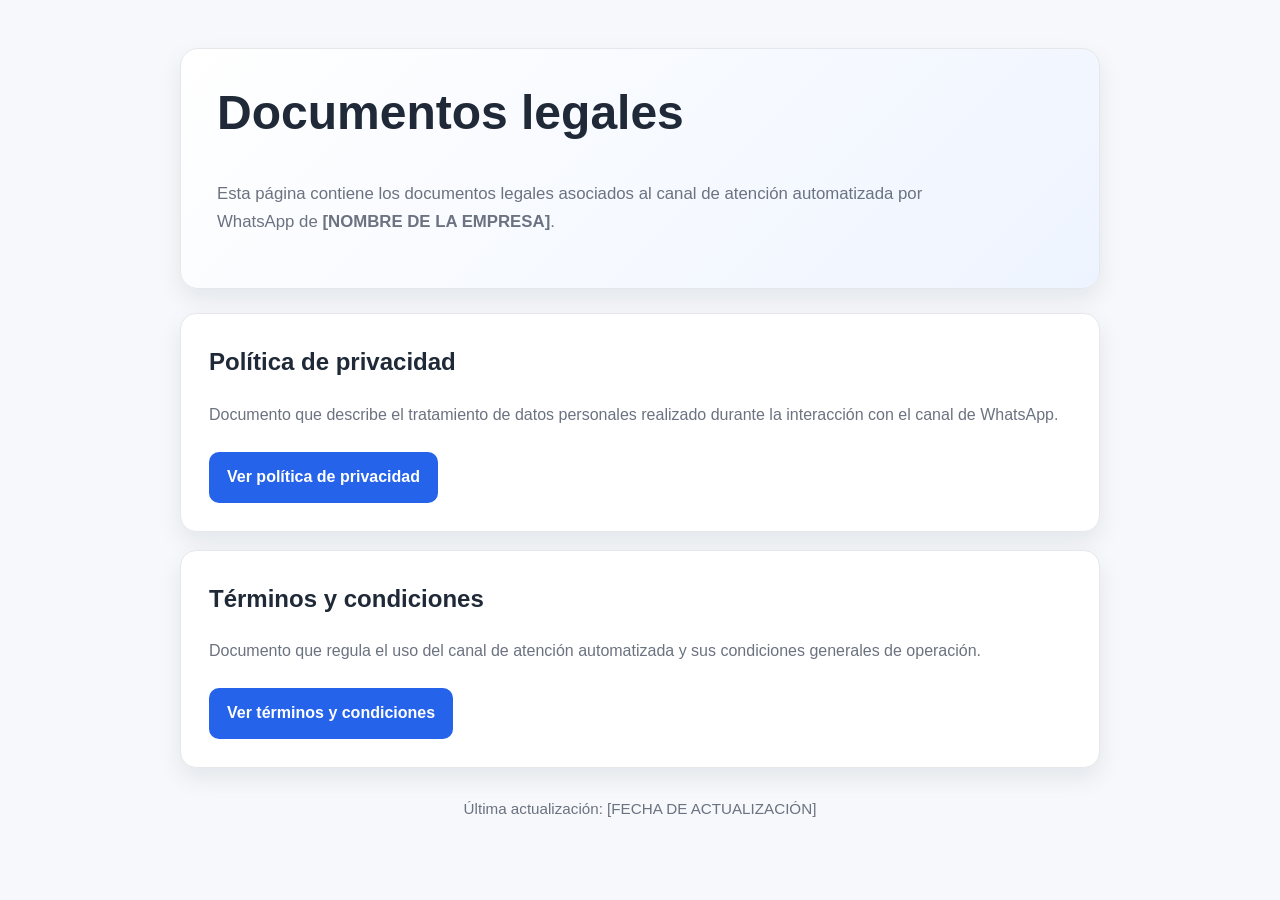
==== index.html @ 74386bec "Add legal documents site" ====
<!DOCTYPE html>
<html lang="es">
<head>
  <meta charset="UTF-8" />
  <meta name="viewport" content="width=device-width, initial-scale=1.0" />
  <title>Documentos legales | [NOMBRE DE LA EMPRESA]</title>
  <meta name="description" content="Política de privacidad y términos y condiciones del canal de atención por WhatsApp de [NOMBRE DE LA EMPRESA]." />
  <link rel="stylesheet" href="styles.css" />
</head>
<body>
  <main class="container">
    <section class="hero">
      <h1>Documentos legales</h1>
      <p>
        Esta página contiene los documentos legales asociados al canal de atención
        automatizada por WhatsApp de <strong>[NOMBRE DE LA EMPRESA]</strong>.
      </p>
    </section>

    <section class="card">
      <h2>Política de privacidad</h2>
      <p>
        Documento que describe el tratamiento de datos personales realizado durante
        la interacción con el canal de WhatsApp.
      </p>
      <a class="button" href="politica-privacidad.html">Ver política de privacidad</a>
    </section>

    <section class="card">
      <h2>Términos y condiciones</h2>
      <p>
        Documento que regula el uso del canal de atención automatizada y sus
        condiciones generales de operación.
      </p>
      <a class="button" href="terminos-condiciones.html">Ver términos y condiciones</a>
    </section>

    <footer>
      <p>
        Última actualización: [FECHA DE ACTUALIZACIÓN]
      </p>
    </footer>
  </main>
</body>
</html>
---- styles.css ----
:root {
  --bg: #f6f8fb;
  --text: #1f2937;
  --muted: #6b7280;
  --card: #ffffff;
  --border: #e5e7eb;
  --primary: #2563eb;
  --primary-dark: #1d4ed8;
  --shadow: 0 10px 25px rgba(15, 23, 42, 0.08);
}

* {
  box-sizing: border-box;
}

body {
  margin: 0;
  font-family: Arial, Helvetica, sans-serif;
  background: var(--bg);
  color: var(--text);
  line-height: 1.65;
}

.container {
  width: min(920px, 92%);
  margin: 0 auto;
  padding: 48px 0;
}

.hero {
  background: linear-gradient(135deg, #ffffff, #eef4ff);
  border: 1px solid var(--border);
  border-radius: 18px;
  padding: 36px;
  box-shadow: var(--shadow);
  margin-bottom: 24px;
}

.hero h1 {
  margin-top: 0;
  font-size: clamp(2rem, 4vw, 3rem);
  line-height: 1.15;
}

.hero p {
  max-width: 760px;
  color: var(--muted);
  font-size: 1.05rem;
}

.card {
  background: var(--card);
  border: 1px solid var(--border);
  border-radius: 16px;
  padding: 28px;
  margin: 18px 0;
  box-shadow: var(--shadow);
}

.card h2 {
  margin-top: 0;
}

.card p {
  color: var(--muted);
}

.button {
  display: inline-block;
  margin-top: 8px;
  padding: 12px 18px;
  background: var(--primary);
  color: #ffffff;
  text-decoration: none;
  border-radius: 10px;
  font-weight: 700;
  transition: background 0.2s ease, transform 0.2s ease;
}

.button:hover {
  background: var(--primary-dark);
  transform: translateY(-1px);
}

.top-nav {
  margin-bottom: 20px;
}

.top-nav a {
  color: var(--primary);
  text-decoration: none;
  font-weight: 700;
}

.top-nav a:hover {
  text-decoration: underline;
}

.document {
  background: var(--card);
  border: 1px solid var(--border);
  border-radius: 18px;
  padding: 40px;
  box-shadow: var(--shadow);
}

.document h1 {
  margin-top: 0;
  font-size: clamp(2rem, 4vw, 2.7rem);
  line-height: 1.15;
}

.document h2 {
  margin-top: 34px;
  padding-top: 12px;
  border-top: 1px solid var(--border);
  font-size: 1.35rem;
}

.document p,
.document li {
  font-size: 1rem;
}

.document a {
  color: var(--primary);
}

.updated {
  color: var(--muted);
  font-size: 0.95rem;
}

footer {
  color: var(--muted);
  margin-top: 28px;
  text-align: center;
  font-size: 0.95rem;
}

@media (max-width: 640px) {
  .container {
    width: 94%;
    padding: 28px 0;
  }

  .hero,
  .card,
  .document {
    padding: 24px;
  }
}
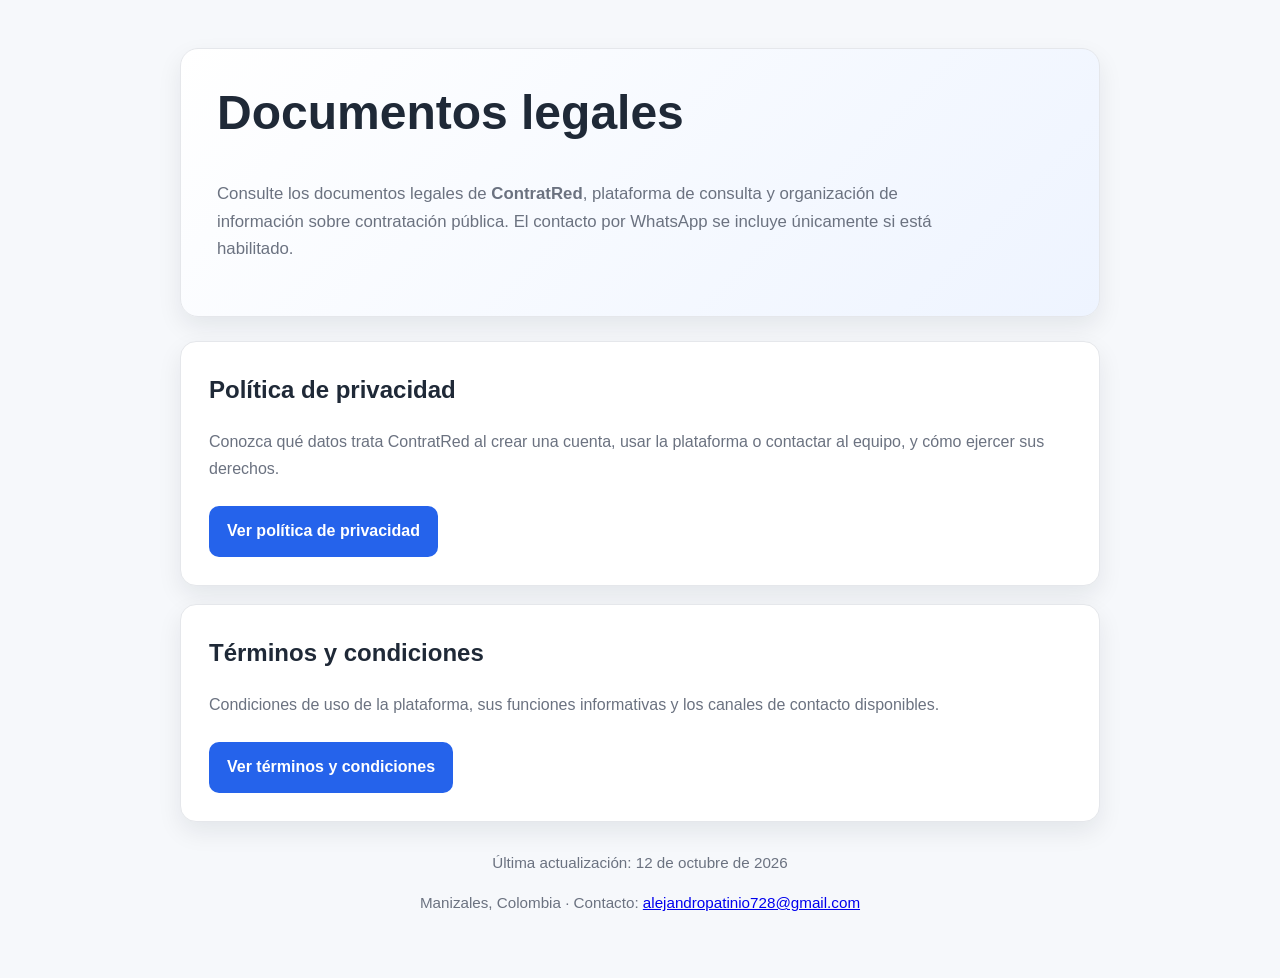
==== commit 8b650664: "docs: adapt legal policy drafts for ContratRed" ====
--- a/index.html
+++ b/index.html
@@ -3,8 +3,8 @@
 <head>
   <meta charset="UTF-8" />
   <meta name="viewport" content="width=device-width, initial-scale=1.0" />
-  <title>Documentos legales | [NOMBRE DE LA EMPRESA]</title>
-  <meta name="description" content="Política de privacidad y términos y condiciones del canal de atención por WhatsApp de [NOMBRE DE LA EMPRESA]." />
+  <title>Documentos legales | ContratRed</title>
+  <meta name="description" content="Política de privacidad y términos y condiciones de la plataforma ContratRed y de su contacto por WhatsApp, si está habilitado." />
   <link rel="stylesheet" href="styles.css" />
 </head>
 <body>
@@ -12,16 +12,17 @@
     <section class="hero">
       <h1>Documentos legales</h1>
       <p>
-        Esta página contiene los documentos legales asociados al canal de atención
-        automatizada por WhatsApp de <strong>[NOMBRE DE LA EMPRESA]</strong>.
+        Consulte los documentos legales de <strong>ContratRed</strong>, plataforma
+        de consulta y organización de información sobre contratación pública.
+        El contacto por WhatsApp se incluye únicamente si está habilitado.
       </p>
     </section>
 
     <section class="card">
       <h2>Política de privacidad</h2>
       <p>
-        Documento que describe el tratamiento de datos personales realizado durante
-        la interacción con el canal de WhatsApp.
+        Conozca qué datos trata ContratRed al crear una cuenta, usar la plataforma
+        o contactar al equipo, y cómo ejercer sus derechos.
       </p>
       <a class="button" href="politica-privacidad.html">Ver política de privacidad</a>
     </section>
@@ -29,15 +30,19 @@
     <section class="card">
       <h2>Términos y condiciones</h2>
       <p>
-        Documento que regula el uso del canal de atención automatizada y sus
-        condiciones generales de operación.
+        Condiciones de uso de la plataforma, sus funciones informativas y
+        los canales de contacto disponibles.
       </p>
       <a class="button" href="terminos-condiciones.html">Ver términos y condiciones</a>
     </section>
 
     <footer>
       <p>
-        Última actualización: [FECHA DE ACTUALIZACIÓN]
+        Última actualización: 12 de octubre de 2026
+      </p>
+      <p>
+        Manizales, Colombia · Contacto:
+        <a href="mailto:alejandropatinio728@gmail.com">alejandropatinio728@gmail.com</a>
       </p>
     </footer>
   </main>
